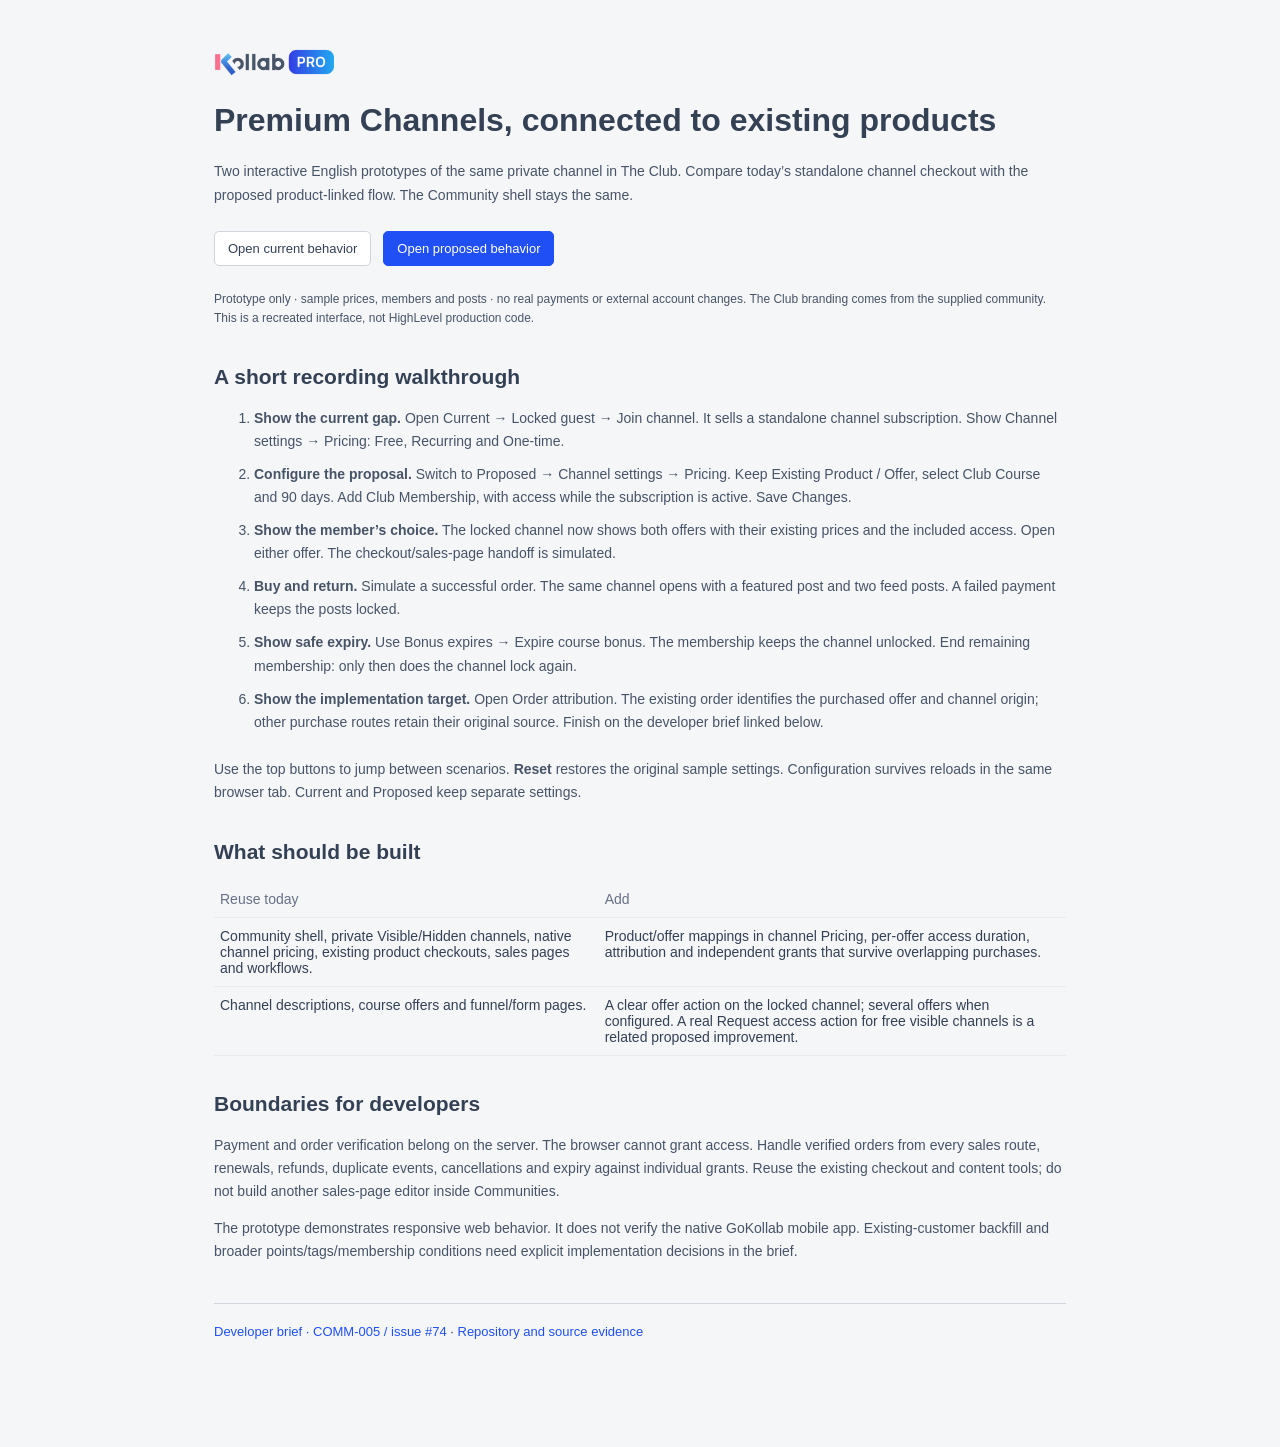
==== mockups/index.html @ 975106e8 "Complete native channel demo flows and developer handoff" ====
<!doctype html>
<html lang="en"><head><meta charset="utf-8"><meta name="viewport" content="width=device-width,initial-scale=1"><title>Premium Channels · Developer demo</title><link rel="stylesheet" href="channel-demo.css"><style>body{background:#f5f6f8}.guide{max-width:900px;margin:48px auto;padding:0 24px 60px}.guide h1{font-size:32px;font-weight:600;line-height:1.2}.guide h2{font-size:21px;margin-top:36px}.guide p,.guide li{line-height:1.65;color:#475467}.guide li{padding-bottom:10px}.guide .choices{display:flex;gap:12px;flex-wrap:wrap;margin:24px 0}.guide table{font-size:14px}.guide footer{margin-top:40px;border-top:1px solid #d0d5dd;padding-top:20px;font-size:13px}</style></head><body><main class="guide"><img src="assets/kollab-pro-logo.webp" width="120" alt="Kollab PRO"><h1>Premium Channels, connected to existing products</h1><p>Two interactive English prototypes of the same private channel in The Club. Compare today’s standalone channel checkout with the proposed product-linked flow. The Community shell stays the same.</p><div class="choices"><a class="secondary" href="COMM-005-current-behavior.html?scenario=locked">Open current behavior</a><a class="primary" href="COMM-005-proposed-product-link.html?scenario=locked">Open proposed behavior</a></div><p class="hint">Prototype only · sample prices, members and posts · no real payments or external account changes. The Club branding comes from the supplied community. This is a recreated interface, not HighLevel production code.</p><h2>A short recording walkthrough</h2><ol><li><strong>Show the current gap.</strong> Open Current → Locked guest → Join channel. It sells a standalone channel subscription. Show Channel settings → Pricing: Free, Recurring and One-time.</li><li><strong>Configure the proposal.</strong> Switch to Proposed → Channel settings → Pricing. Keep Existing Product / Offer, select Club Course and 90 days. Add Club Membership, with access while the subscription is active. Save Changes.</li><li><strong>Show the member’s choice.</strong> The locked channel now shows both offers with their existing prices and the included access. Open either offer. The checkout/sales-page handoff is simulated.</li><li><strong>Buy and return.</strong> Simulate a successful order. The same channel opens with a featured post and two feed posts. A failed payment keeps the posts locked.</li><li><strong>Show safe expiry.</strong> Use Bonus expires → Expire course bonus. The membership keeps the channel unlocked. End remaining membership: only then does the channel lock again.</li><li><strong>Show the implementation target.</strong> Open Order attribution. The existing order identifies the purchased offer and channel origin; other purchase routes retain their original source. Finish on the developer brief linked below.</li></ol><p>Use the top buttons to jump between scenarios. <strong>Reset</strong> restores the original sample settings. Configuration survives reloads in the same browser tab. Current and Proposed keep separate settings.</p><h2>What should be built</h2><table class="summary-table"><thead><tr><th>Reuse today</th><th>Add</th></tr></thead><tbody><tr><td>Community shell, private Visible/Hidden channels, native channel pricing, existing product checkouts, sales pages and workflows.</td><td>Product/offer mappings in channel Pricing, per-offer access duration, attribution and independent grants that survive overlapping purchases.</td></tr><tr><td>Channel descriptions, course offers and funnel/form pages.</td><td>A clear offer action on the locked channel; several offers when configured. A real Request access action for free visible channels is a related proposed improvement.</td></tr></tbody></table><h2>Boundaries for developers</h2><p>Payment and order verification belong on the server. The browser cannot grant access. Handle verified orders from every sales route, renewals, refunds, duplicate events, cancellations and expiry against individual grants. Reuse the existing checkout and content tools; do not build another sales-page editor inside Communities.</p><p>The prototype demonstrates responsive web behavior. It does not verify the native GoKollab mobile app. Existing-customer backfill and broader points/tags/membership conditions need explicit implementation decisions in the brief.</p><footer><a href="https://github.com/IvoDimitrovPro/highlevel-product-feedback/issues/74">Developer brief · COMM-005 / issue #74</a> · <a href="https://github.com/IvoDimitrovPro/highlevel-product-feedback">Repository and source evidence</a></footer></main></body></html>
---- mockups/channel-demo.css ----
:root{font:14px 'Segoe UI',Inter,Arial,sans-serif;color:#344054;background:#f5f6f8;--blue:#2050f5;--line:#e8ebf0;--muted:#667085;--bar:54px;--header:56px;--left:326px}*{box-sizing:border-box}body{margin:0}button,input,select,textarea{font:inherit}button,a,input,select,textarea{touch-action:manipulation}button{cursor:pointer}button:disabled{cursor:default;opacity:.55}a{color:var(--blue);text-decoration:none}a:hover{text-decoration:underline}button:focus-visible,a:focus-visible,input:focus-visible,select:focus-visible,textarea:focus-visible{outline:3px solid #92b4ff;outline-offset:3px}button:hover{filter:brightness(.97)}.demo-bar{position:fixed;inset:0 0 auto;z-index:100;background:#fff;border-bottom:1px solid #cfd7e4;min-height:var(--bar);display:flex;align-items:center;gap:14px;padding:8px 16px}.versions{display:flex;gap:4px;white-space:nowrap}.versions a,.scenarios button,.utility{font-size:12px;border:1px solid #d0d5dd;border-radius:5px;padding:7px 10px;background:white;color:#344054;white-space:nowrap}.versions .active,.scenarios [aria-pressed=true]{color:#fff;background:var(--blue);border-color:var(--blue)}.scenarios{display:flex;gap:5px;overflow:auto}.demo-safe{font-size:11px;color:var(--muted);margin-left:auto;white-space:nowrap}.topbar{position:fixed;top:var(--bar);left:0;right:0;height:var(--header);background:white;border-bottom:1px solid var(--line);display:flex;align-items:center;padding:0 18px;z-index:10}.brand{width:calc(var(--left) - 18px);display:flex;align-items:center;gap:23px}.brand img{width:108px}.brand-mark{color:var(--blue);font-size:24px;font-weight:700}.search{width:510px;margin:auto;height:38px;border:1px solid var(--line);border-radius:6px;display:flex;align-items:center;padding:0 12px;gap:8px;color:var(--muted);font-size:13px}.top-actions{display:flex;gap:22px;align-items:center;margin-left:auto;padding-left:24px}.icon{width:20px;height:20px;vertical-align:middle;fill:none;stroke:currentColor;stroke-width:1.7;stroke-linecap:round;stroke-linejoin:round;flex-shrink:0}.avatar{width:32px;height:32px;display:inline-grid;place-items:center;border-radius:50%;background:#e9eef9;color:#44546d;flex-shrink:0;font-size:12px}.rail{position:fixed;left:0;top:calc(var(--bar) + var(--header));bottom:0;width:52px;background:white;border-right:1px solid var(--line);display:flex;align-items:center;flex-direction:column;gap:25px;padding-top:20px;color:var(--blue)}.rail img{width:27px;height:27px;border-radius:50%}.group{position:fixed;top:calc(var(--bar) + var(--header));left:52px;width:274px;height:56px;display:flex;align-items:center;gap:10px;background:white;padding:0 16px}.group img{width:23px;height:23px;border-radius:50%}.sidebar{position:fixed;left:52px;top:calc(var(--bar) + var(--header) + 56px);bottom:0;width:274px;padding:0 9px;background:white;border-right:1px solid var(--line);overflow:auto}.all-posts,.channel{display:flex;align-items:center;gap:8px;min-height:38px;padding:8px 12px;font-size:13px;border-radius:6px}.all-posts{margin-bottom:23px}.section-label{display:flex;align-items:center;justify-content:space-between;margin:13px 5px;color:var(--muted);font-size:12px}.channel.selected{background:var(--blue);color:white}.channel .icon{width:17px;height:17px}.channel-menu{margin-left:auto;border:0;background:transparent;color:inherit;padding:0;width:22px;height:24px}.page{margin-left:var(--left);padding-top:calc(var(--bar) + var(--header));min-height:100vh}.tabs{height:54px;background:white;display:flex;justify-content:center;gap:2px;border-bottom:1px solid var(--line)}.tabs span{padding:17px 13px;white-space:nowrap;font-size:13px}.tabs .on{color:var(--blue);border-bottom:2px solid var(--blue)}.new{font-size:10px;color:#fff;background:#3473f6;border-radius:12px;padding:3px 6px}.workspace{max-width:1040px;display:grid;grid-template-columns:minmax(0,700px) 318px;gap:16px;margin:16px auto;padding:0 4px;align-items:start}.panel,.guest,.composer,.featured,.feed-post{background:white;border:1px solid var(--line);border-radius:7px}.guest{padding:20px}.guest-title{font-size:18px;font-weight:600;display:flex;align-items:center;gap:8px;margin:0 0 14px}.description{color:var(--muted);line-height:1.55;font-size:14px;margin-bottom:18px}.guest-meta{font-size:12px;color:var(--muted);padding:12px 0;border-top:1px solid var(--line)}.admin-line{display:flex;align-items:center;gap:9px;font-size:12px;color:var(--muted);margin:5px 0 18px}.admin-line .avatar{width:25px;height:25px}.primary,.secondary,.link-button,.danger{border-radius:5px;padding:9px 13px;font-size:13px;font-weight:500;display:inline-flex;align-items:center;justify-content:center;gap:6px}.primary{color:white;background:var(--blue);border:1px solid var(--blue)}.secondary{background:white;border:1px solid #d0d5dd;color:#344054}.link-button{color:var(--blue);border:0;background:transparent;padding:2px}.danger{color:#b42318;background:white;border:1px solid #fda29b}.offer-row{border:1px solid #dce2ed;border-radius:6px;padding:13px;margin:10px 0;display:flex;align-items:center;gap:12px}.offer-row .offer-info{flex:1}.offer-row strong{display:block;font-size:14px;font-weight:500}.offer-row small{display:block;margin-top:4px;color:var(--muted);font-size:12px}.cover{position:relative;height:184px;background:url('assets/club-cover.webp') center/cover}.private-pill{position:absolute;right:10px;bottom:12px;color:#087f5b;background:white;border-radius:15px;padding:4px 7px;font-size:11px}.community-logo{width:64px;height:64px;border:4px solid #fff;border-radius:50%;margin:-32px 0 0 12px;position:relative;background:#fff}.community-body{padding:0 15px}.community-body h2{font-size:18px;margin:4px 0 8px;font-weight:500}.community-body p{font-size:13px;color:var(--muted);margin:0 0 18px}.community-body .primary{width:100%}.community-links{display:grid;gap:10px;font-size:12px;color:var(--blue);padding:18px 0}.stats{border-top:1px solid var(--line);display:grid;grid-template-columns:repeat(3,1fr);text-align:center;padding:14px 0}.stats strong{font-size:15px;font-weight:500;display:block}.stats small{font-size:12px;color:var(--muted);display:block;margin-top:5px}.widget{padding:16px;margin-top:16px;font-size:13px}.widget p{color:var(--muted);font-size:12px;line-height:1.5}.widget .primary{width:100%}.composer{display:flex;align-items:center;gap:12px;padding:12px 15px;margin-bottom:32px}.composer span:nth-child(2){flex:1;color:var(--muted)}.featured{padding:16px}.featured h2{font-size:23px;font-weight:400;margin:0 0 20px}.featured-card{max-width:394px;border:1px solid var(--line);border-radius:5px;padding:16px}.person{display:flex;gap:10px;align-items:center;font-size:13px}.person small{display:block;color:var(--muted);font-size:12px;margin-top:5px}.person time{margin-left:auto;font-size:11px;color:var(--muted)}.post-title{font-size:20px;font-weight:400;line-height:1.3;margin:22px 0 10px}.post-copy{line-height:1.6;font-size:14px;color:#475467}.schedule{margin-top:20px;background:#f2f5fc;border:1px solid #e1e7f4;border-radius:5px;padding:28px 20px;min-height:180px}.schedule h3{font-size:23px;font-weight:500;margin:0 0 15px}.post-actions{border-top:1px solid var(--line);display:flex;justify-content:space-around;margin-top:16px;padding-top:12px;font-size:12px;color:var(--muted)}.sort{display:flex;justify-content:flex-end;margin:32px 0 16px}.sort span{background:white;border:1px solid var(--line);border-radius:18px;padding:7px 17px;font-size:12px}.feed-post{padding:16px;margin-bottom:16px}.replay{height:270px;background:#746047;display:grid;place-items:center;border:5px solid #171717;border-radius:7px;color:white;margin-top:14px}.replay .play{border-radius:50%;background:#fff;color:#344054;padding:16px;display:flex}.status-banner{padding:13px 16px;border:1px solid #a9d8c4;background:#f1faf5;border-radius:6px;margin-bottom:16px;font-size:13px;line-height:1.5}.status-banner.warning{background:#fff8eb;border-color:#ebcf91}.status-banner strong{display:block}.status-banner .actions{margin-top:9px}.overlay{position:fixed;inset:var(--bar) 0 0;background:#101828a8;display:flex;align-items:center;justify-content:center;padding:20px;z-index:50}.modal{width:min(480px,100%);max-height:calc(100dvh - var(--bar) - 40px);overflow:auto;background:white;border-radius:8px;padding:20px 16px;box-shadow:0 16px 45px #10182833}.modal.wide{width:min(620px,100%)}.modal-header{display:flex;gap:10px;align-items:flex-start;margin-bottom:18px}.modal-header h2{font-size:16px;font-weight:500;margin:0 0 4px}.modal-header p{font-size:12px;color:var(--muted);margin:0}.close{margin-left:auto;border:0;background:transparent;color:#475467;font-size:23px;line-height:1;padding:0 4px}.settings-tabs{display:flex;border-bottom:1px solid var(--line);gap:18px;margin-bottom:20px}.settings-tabs button{padding:9px 4px;background:transparent;border:0;color:var(--muted);font-size:13px}.settings-tabs .on{color:var(--blue);border-bottom:2px solid var(--blue)}.detail-head{display:flex;justify-content:space-between;align-items:center;margin:16px 0}.detail{margin-bottom:20px}.detail label,.field>label{display:block;font-size:13px;color:#475467;margin-bottom:8px}.detail p{font-size:13px;line-height:1.5;margin:0}.divider{border:0;border-top:1px solid var(--line);margin:22px 0}.field{margin:15px 0}.field input:not([type=checkbox]):not([type=radio]),.field select,.field textarea{width:100%;padding:9px 11px;border:1px solid #d0d5dd;border-radius:5px;background:white;color:#344054;font-size:13px}.field textarea{min-height:90px;resize:vertical}.hint{font-size:12px;color:var(--muted);line-height:1.5;margin:8px 0}.footer{display:flex;gap:8px;justify-content:flex-end;border-top:1px solid var(--line);padding-top:14px;margin-top:22px}.radio-row{display:flex;gap:18px;flex-wrap:wrap;font-size:13px;margin:15px 0}.radio-row label{display:flex;gap:6px;align-items:center}.mapping{padding:12px;border:1px solid #dce2ed;border-radius:6px;margin:12px 0}.mapping-head{display:flex;justify-content:space-between;align-items:center;font-size:13px}.mapping .field{margin:10px 0}.split{display:grid;grid-template-columns:1fr 100px;gap:10px}.error{color:#b42318;font-size:13px}.summary-table{width:100%;border-collapse:collapse;font-size:12px}.summary-table td,.summary-table th{text-align:left;padding:10px 6px;border-bottom:1px solid var(--line);vertical-align:top}.summary-table th{font-weight:500;color:var(--muted)}.toast{position:fixed;bottom:22px;left:50%;transform:translateX(-50%);background:#243449;color:white;padding:12px 18px;border-radius:6px;z-index:120;font-size:13px;box-shadow:0 5px 20px #10182833}.mobile-menu{display:none}.muted{color:var(--muted)}[hidden]{display:none!important}::selection{background:#dbe6ff;color:#153b96}
@media(max-width:1400px){.workspace{margin:16px 20px}.demo-safe{display:none}.demo-bar{gap:8px}.scenarios button{padding:7px 8px}.brand{width:260px}.search{width:410px}}
@media(max-width:1120px){:root{--left:280px}.sidebar,.group{width:228px}.workspace{grid-template-columns:minmax(0,1fr);max-width:700px}.right-column{display:none}.top-actions{gap:12px}.tabs span{padding:17px 8px}.brand{width:235px}.search{width:360px}.demo-bar{flex-wrap:wrap;align-content:center;gap:6px;--bar:90px}body{--bar:90px}.scenarios{order:3;flex-basis:100%}.demo-bar .utility{margin-left:auto}}
@media(max-width:700px){body{--left:0px;--header:52px}.rail,.group,.sidebar{display:none}.sidebar.mobile-open{display:block;top:calc(var(--bar) + var(--header));left:0;width:270px;z-index:30;box-shadow:8px 10px 30px #10182826;padding-top:15px}.brand{width:auto;gap:10px}.brand-mark{display:none}.brand img{width:90px}.topbar{padding:0 12px;gap:10px}.mobile-menu{display:inline-flex;background:white;border:0;padding:6px}.search{width:auto;flex:1;font-size:11px;overflow:hidden;white-space:nowrap}.top-actions{padding:0;gap:8px}.top-actions>.icon{display:none}.tabs{justify-content:flex-start;overflow:auto}.tabs span{padding:17px 11px}.workspace{margin:12px 10px;padding:0}.demo-bar{padding:7px 10px}.demo-bar .utility{font-size:11px;padding:7px}.versions a{font-size:11px;padding:7px 9px}.composer{font-size:12px;margin-bottom:16px;padding:10px;gap:7px}.composer .primary{font-size:11px;padding:8px}.featured h2{font-size:20px}.post-title{font-size:18px}.offer-row{flex-wrap:wrap}.offer-row .primary{margin-left:0}.offer-info{min-width:150px}.modal{padding:17px 14px}.overlay{padding:12px}.modal.wide{max-width:100%}.summary-table{font-size:11px}.scenario-extra{display:none}}
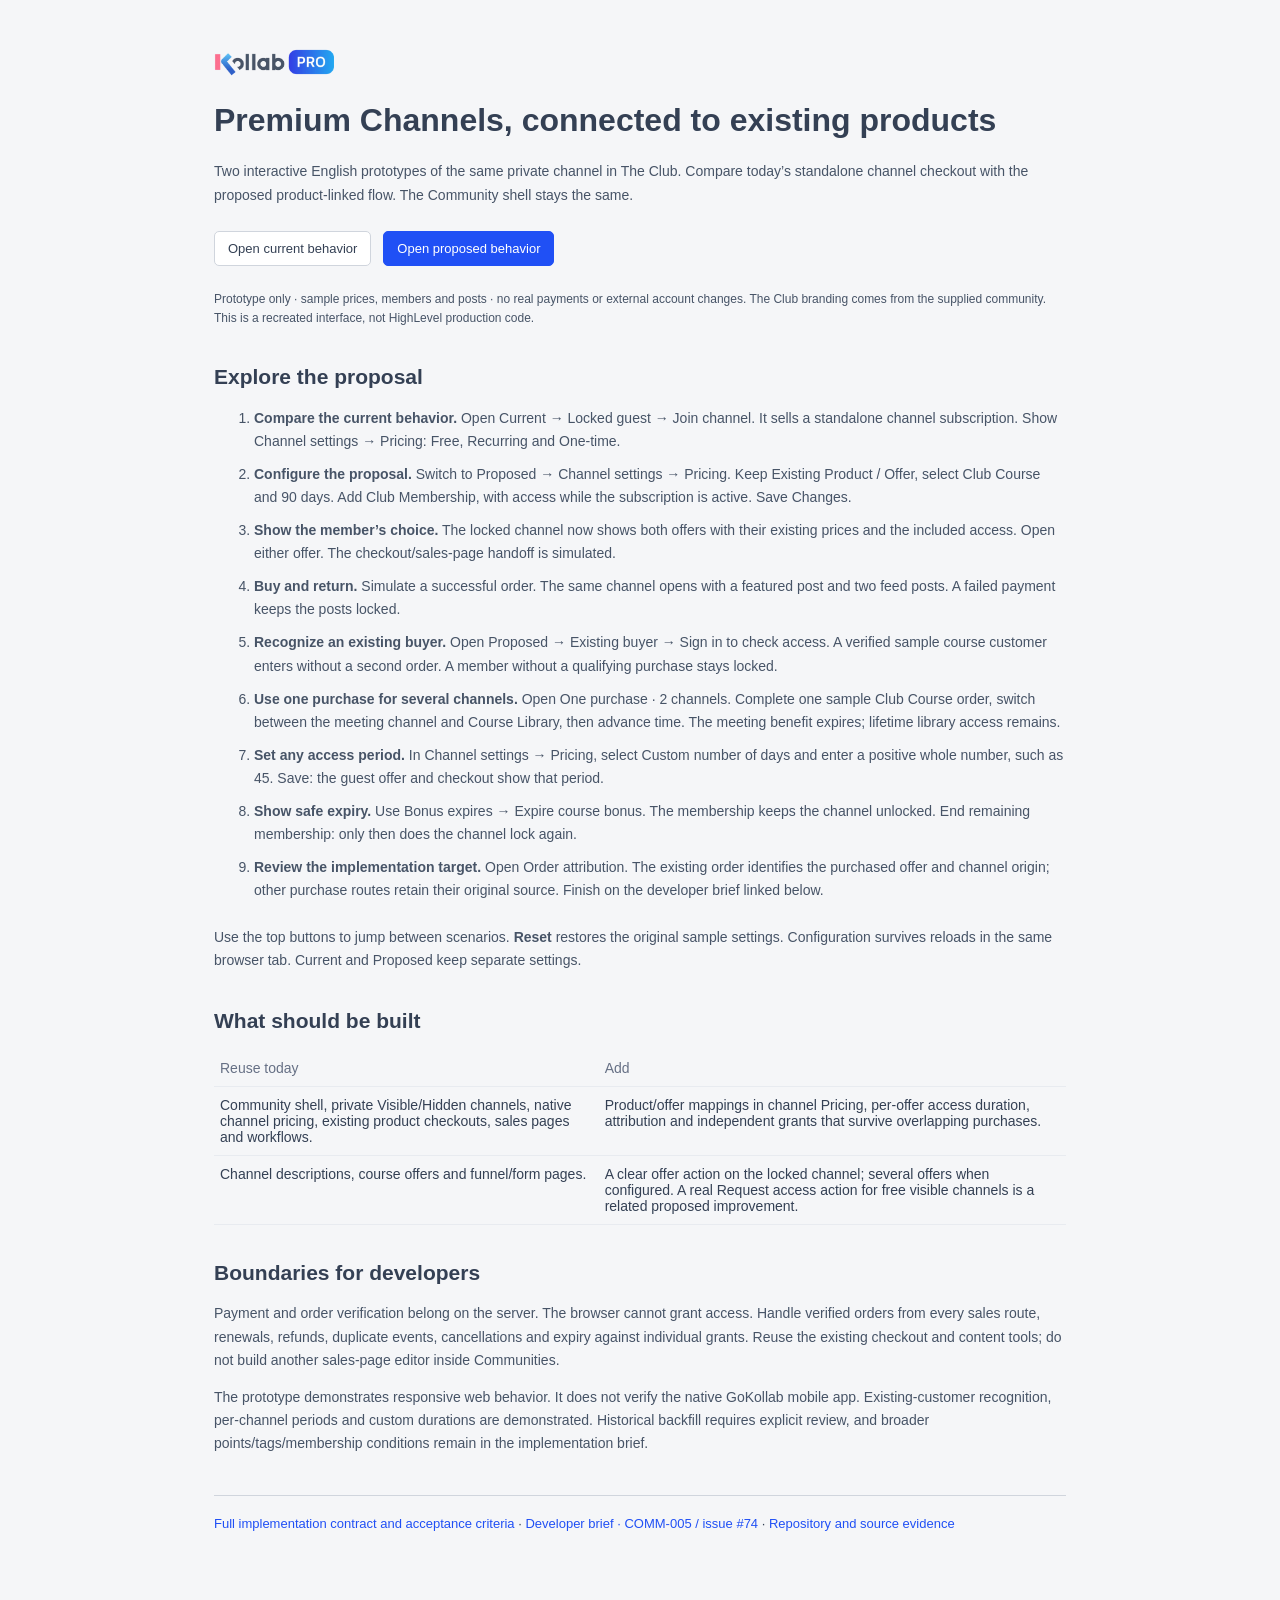
==== commit bf5e6dd5: "Complete existing-buyer and multi-channel access scenarios" ====
--- a/mockups/index.html
+++ b/mockups/index.html
@@ -1,2 +1,2 @@
 <!doctype html>
-<html lang="en"><head><meta charset="utf-8"><meta name="viewport" content="width=device-width,initial-scale=1"><title>Premium Channels · Developer demo</title><link rel="stylesheet" href="channel-demo.css"><style>body{background:#f5f6f8}.guide{max-width:900px;margin:48px auto;padding:0 24px 60px}.guide h1{font-size:32px;font-weight:600;line-height:1.2}.guide h2{font-size:21px;margin-top:36px}.guide p,.guide li{line-height:1.65;color:#475467}.guide li{padding-bottom:10px}.guide .choices{display:flex;gap:12px;flex-wrap:wrap;margin:24px 0}.guide table{font-size:14px}.guide footer{margin-top:40px;border-top:1px solid #d0d5dd;padding-top:20px;font-size:13px}</style></head><body><main class="guide"><img src="assets/kollab-pro-logo.webp" width="120" alt="Kollab PRO"><h1>Premium Channels, connected to existing products</h1><p>Two interactive English prototypes of the same private channel in The Club. Compare today’s standalone channel checkout with the proposed product-linked flow. The Community shell stays the same.</p><div class="choices"><a class="secondary" href="COMM-005-current-behavior.html?scenario=locked">Open current behavior</a><a class="primary" href="COMM-005-proposed-product-link.html?scenario=locked">Open proposed behavior</a></div><p class="hint">Prototype only · sample prices, members and posts · no real payments or external account changes. The Club branding comes from the supplied community. This is a recreated interface, not HighLevel production code.</p><h2>A short recording walkthrough</h2><ol><li><strong>Show the current gap.</strong> Open Current → Locked guest → Join channel. It sells a standalone channel subscription. Show Channel settings → Pricing: Free, Recurring and One-time.</li><li><strong>Configure the proposal.</strong> Switch to Proposed → Channel settings → Pricing. Keep Existing Product / Offer, select Club Course and 90 days. Add Club Membership, with access while the subscription is active. Save Changes.</li><li><strong>Show the member’s choice.</strong> The locked channel now shows both offers with their existing prices and the included access. Open either offer. The checkout/sales-page handoff is simulated.</li><li><strong>Buy and return.</strong> Simulate a successful order. The same channel opens with a featured post and two feed posts. A failed payment keeps the posts locked.</li><li><strong>Show safe expiry.</strong> Use Bonus expires → Expire course bonus. The membership keeps the channel unlocked. End remaining membership: only then does the channel lock again.</li><li><strong>Show the implementation target.</strong> Open Order attribution. The existing order identifies the purchased offer and channel origin; other purchase routes retain their original source. Finish on the developer brief linked below.</li></ol><p>Use the top buttons to jump between scenarios. <strong>Reset</strong> restores the original sample settings. Configuration survives reloads in the same browser tab. Current and Proposed keep separate settings.</p><h2>What should be built</h2><table class="summary-table"><thead><tr><th>Reuse today</th><th>Add</th></tr></thead><tbody><tr><td>Community shell, private Visible/Hidden channels, native channel pricing, existing product checkouts, sales pages and workflows.</td><td>Product/offer mappings in channel Pricing, per-offer access duration, attribution and independent grants that survive overlapping purchases.</td></tr><tr><td>Channel descriptions, course offers and funnel/form pages.</td><td>A clear offer action on the locked channel; several offers when configured. A real Request access action for free visible channels is a related proposed improvement.</td></tr></tbody></table><h2>Boundaries for developers</h2><p>Payment and order verification belong on the server. The browser cannot grant access. Handle verified orders from every sales route, renewals, refunds, duplicate events, cancellations and expiry against individual grants. Reuse the existing checkout and content tools; do not build another sales-page editor inside Communities.</p><p>The prototype demonstrates responsive web behavior. It does not verify the native GoKollab mobile app. Existing-customer backfill and broader points/tags/membership conditions need explicit implementation decisions in the brief.</p><footer><a href="https://github.com/IvoDimitrovPro/highlevel-product-feedback/issues/74">Developer brief · COMM-005 / issue #74</a> · <a href="https://github.com/IvoDimitrovPro/highlevel-product-feedback">Repository and source evidence</a></footer></main></body></html>
+<html lang="en"><head><meta charset="utf-8"><meta name="viewport" content="width=device-width,initial-scale=1"><title>Premium Channels · Developer demo</title><link rel="stylesheet" href="channel-demo.css"><style>body{background:#f5f6f8}.guide{max-width:900px;margin:48px auto;padding:0 24px 60px}.guide h1{font-size:32px;font-weight:600;line-height:1.2}.guide h2{font-size:21px;margin-top:36px}.guide p,.guide li{line-height:1.65;color:#475467}.guide li{padding-bottom:10px}.guide .choices{display:flex;gap:12px;flex-wrap:wrap;margin:24px 0}.guide table{font-size:14px}.guide footer{margin-top:40px;border-top:1px solid #d0d5dd;padding-top:20px;font-size:13px}</style></head><body><main class="guide"><img src="assets/kollab-pro-logo.webp" width="120" alt="Kollab PRO"><h1>Premium Channels, connected to existing products</h1><p>Two interactive English prototypes of the same private channel in The Club. Compare today’s standalone channel checkout with the proposed product-linked flow. The Community shell stays the same.</p><div class="choices"><a class="secondary" href="COMM-005-current-behavior.html?scenario=locked">Open current behavior</a><a class="primary" href="COMM-005-proposed-product-link.html?scenario=locked">Open proposed behavior</a></div><p class="hint">Prototype only · sample prices, members and posts · no real payments or external account changes. The Club branding comes from the supplied community. This is a recreated interface, not HighLevel production code.</p><h2>Explore the proposal</h2><ol><li><strong>Compare the current behavior.</strong> Open Current → Locked guest → Join channel. It sells a standalone channel subscription. Show Channel settings → Pricing: Free, Recurring and One-time.</li><li><strong>Configure the proposal.</strong> Switch to Proposed → Channel settings → Pricing. Keep Existing Product / Offer, select Club Course and 90 days. Add Club Membership, with access while the subscription is active. Save Changes.</li><li><strong>Show the member’s choice.</strong> The locked channel now shows both offers with their existing prices and the included access. Open either offer. The checkout/sales-page handoff is simulated.</li><li><strong>Buy and return.</strong> Simulate a successful order. The same channel opens with a featured post and two feed posts. A failed payment keeps the posts locked.</li><li><strong>Recognize an existing buyer.</strong> Open Proposed → Existing buyer → Sign in to check access. A verified sample course customer enters without a second order. A member without a qualifying purchase stays locked.</li><li><strong>Use one purchase for several channels.</strong> Open One purchase · 2 channels. Complete one sample Club Course order, switch between the meeting channel and Course Library, then advance time. The meeting benefit expires; lifetime library access remains.</li><li><strong>Set any access period.</strong> In Channel settings → Pricing, select Custom number of days and enter a positive whole number, such as 45. Save: the guest offer and checkout show that period.</li><li><strong>Show safe expiry.</strong> Use Bonus expires → Expire course bonus. The membership keeps the channel unlocked. End remaining membership: only then does the channel lock again.</li><li><strong>Review the implementation target.</strong> Open Order attribution. The existing order identifies the purchased offer and channel origin; other purchase routes retain their original source. Finish on the developer brief linked below.</li></ol><p>Use the top buttons to jump between scenarios. <strong>Reset</strong> restores the original sample settings. Configuration survives reloads in the same browser tab. Current and Proposed keep separate settings.</p><h2>What should be built</h2><table class="summary-table"><thead><tr><th>Reuse today</th><th>Add</th></tr></thead><tbody><tr><td>Community shell, private Visible/Hidden channels, native channel pricing, existing product checkouts, sales pages and workflows.</td><td>Product/offer mappings in channel Pricing, per-offer access duration, attribution and independent grants that survive overlapping purchases.</td></tr><tr><td>Channel descriptions, course offers and funnel/form pages.</td><td>A clear offer action on the locked channel; several offers when configured. A real Request access action for free visible channels is a related proposed improvement.</td></tr></tbody></table><h2>Boundaries for developers</h2><p>Payment and order verification belong on the server. The browser cannot grant access. Handle verified orders from every sales route, renewals, refunds, duplicate events, cancellations and expiry against individual grants. Reuse the existing checkout and content tools; do not build another sales-page editor inside Communities.</p><p>The prototype demonstrates responsive web behavior. It does not verify the native GoKollab mobile app. Existing-customer recognition, per-channel periods and custom durations are demonstrated. Historical backfill requires explicit review, and broader points/tags/membership conditions remain in the implementation brief.</p><footer><a href="https://github.com/IvoDimitrovPro/highlevel-product-feedback/blob/main/mockups/developer-notes.md">Full implementation contract and acceptance criteria</a> · <a href="https://github.com/IvoDimitrovPro/highlevel-product-feedback/issues/74">Developer brief · COMM-005 / issue #74</a> · <a href="https://github.com/IvoDimitrovPro/highlevel-product-feedback">Repository and source evidence</a></footer></main></body></html>
--- a/mockups/channel-demo.css
+++ b/mockups/channel-demo.css
@@ -2,3 +2,7 @@
 @media(max-width:1400px){.workspace{margin:16px 20px}.demo-safe{display:none}.demo-bar{gap:8px}.scenarios button{padding:7px 8px}.brand{width:260px}.search{width:410px}}
 @media(max-width:1120px){:root{--left:280px}.sidebar,.group{width:228px}.workspace{grid-template-columns:minmax(0,1fr);max-width:700px}.right-column{display:none}.top-actions{gap:12px}.tabs span{padding:17px 8px}.brand{width:235px}.search{width:360px}.demo-bar{flex-wrap:wrap;align-content:center;gap:6px;--bar:90px}body{--bar:90px}.scenarios{order:3;flex-basis:100%}.demo-bar .utility{margin-left:auto}}
 @media(max-width:700px){body{--left:0px;--header:52px}.rail,.group,.sidebar{display:none}.sidebar.mobile-open{display:block;top:calc(var(--bar) + var(--header));left:0;width:270px;z-index:30;box-shadow:8px 10px 30px #10182826;padding-top:15px}.brand{width:auto;gap:10px}.brand-mark{display:none}.brand img{width:90px}.topbar{padding:0 12px;gap:10px}.mobile-menu{display:inline-flex;background:white;border:0;padding:6px}.search{width:auto;flex:1;font-size:11px;overflow:hidden;white-space:nowrap}.top-actions{padding:0;gap:8px}.top-actions>.icon{display:none}.tabs{justify-content:flex-start;overflow:auto}.tabs span{padding:17px 11px}.workspace{margin:12px 10px;padding:0}.demo-bar{padding:7px 10px}.demo-bar .utility{font-size:11px;padding:7px}.versions a{font-size:11px;padding:7px 9px}.composer{font-size:12px;margin-bottom:16px;padding:10px;gap:7px}.composer .primary{font-size:11px;padding:8px}.featured h2{font-size:20px}.post-title{font-size:18px}.offer-row{flex-wrap:wrap}.offer-row .primary{margin-left:0}.offer-info{min-width:150px}.modal{padding:17px 14px}.overlay{padding:12px}.modal.wide{max-width:100%}.summary-table{font-size:11px}.scenario-extra{display:none}}
+
+body[data-variant="proposed"]{--bar:90px}body[data-variant="proposed"] .demo-bar{flex-wrap:wrap;align-content:center;gap:6px 12px}body[data-variant="proposed"] .scenarios{order:3;flex-basis:100%}.bundle-library{width:100%;border:0;background:white;text-align:left}.bundle-library.selected{background:var(--blue);color:white}.bundle-summary{margin-bottom:16px}.bundle-summary .actions{margin-top:14px}.bundle-summary .summary-table td{vertical-align:middle}
+
+.footer{flex-wrap:wrap}
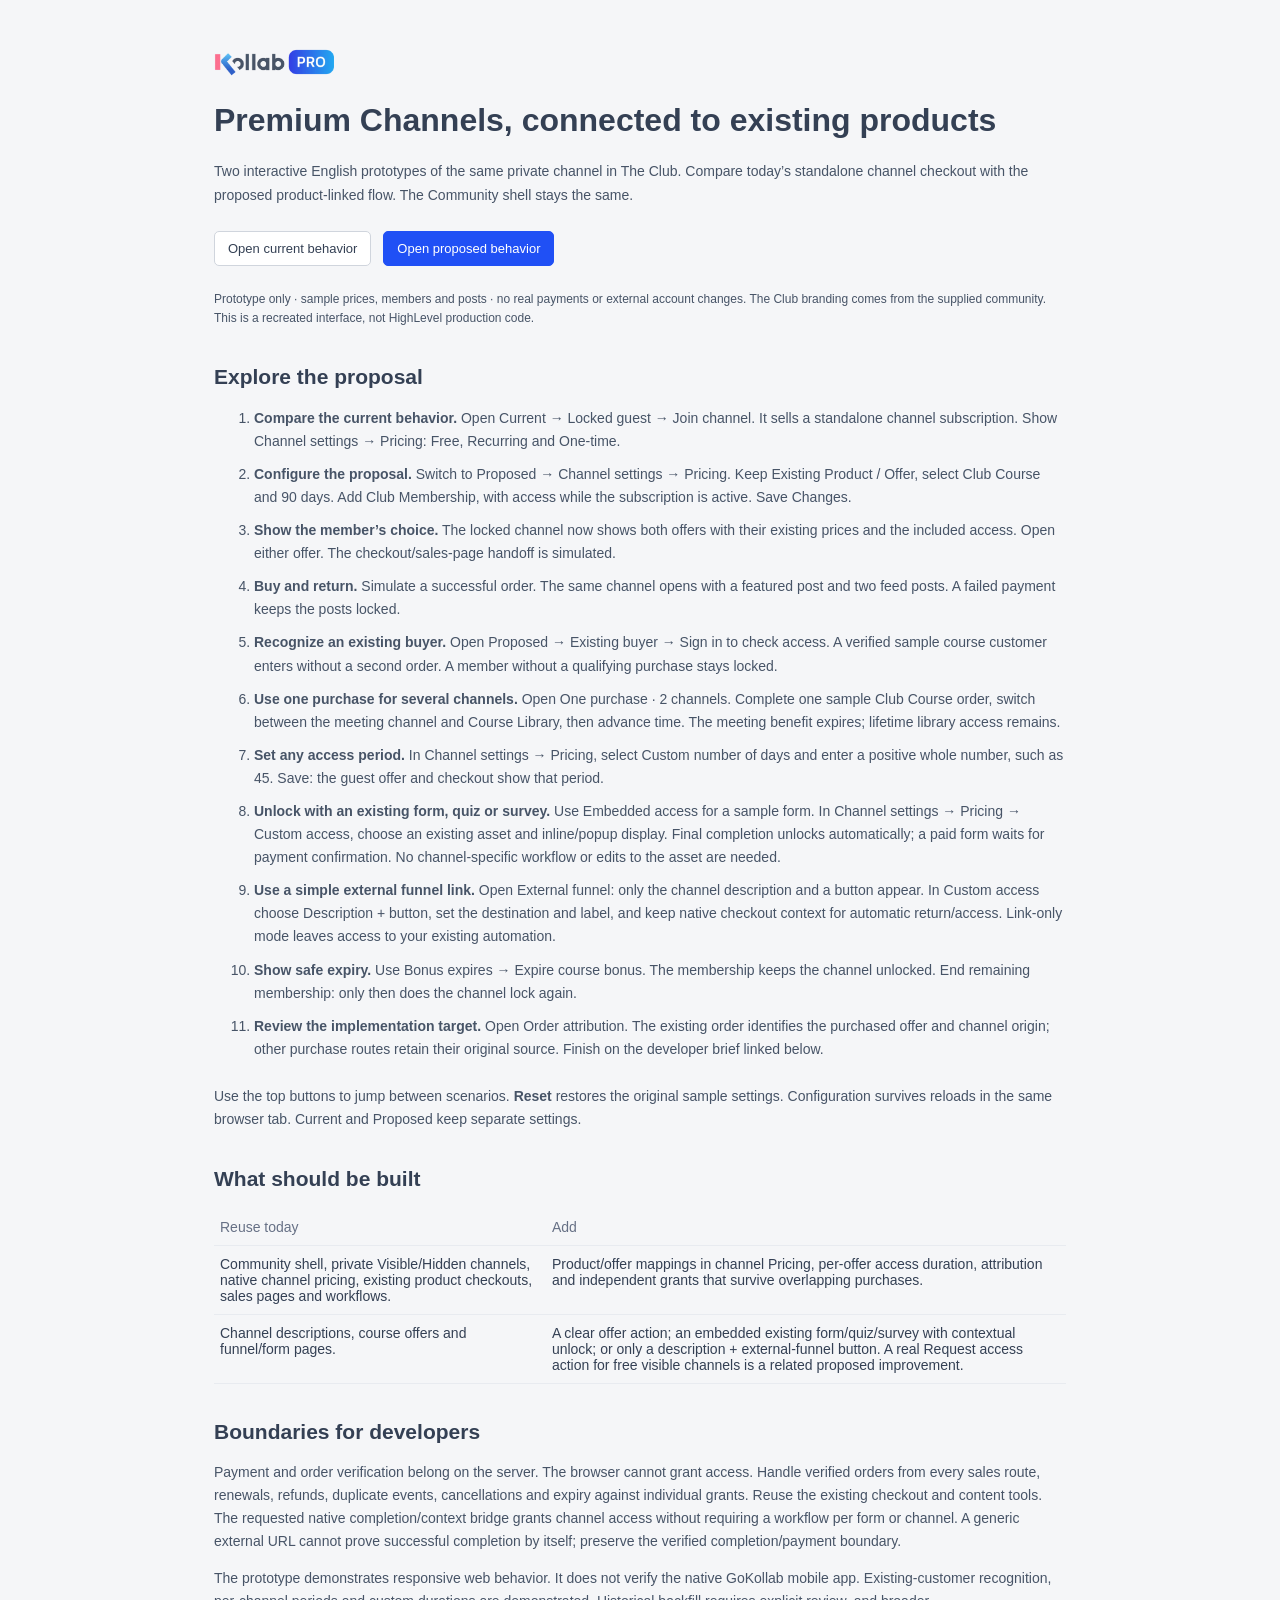
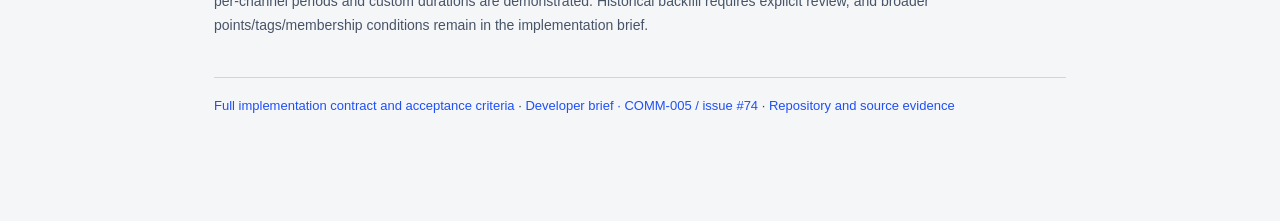
==== commit cb619076: "Add contextual form unlock and standalone external funnel access" ====
--- a/mockups/index.html
+++ b/mockups/index.html
@@ -1,2 +1,2 @@
 <!doctype html>
-<html lang="en"><head><meta charset="utf-8"><meta name="viewport" content="width=device-width,initial-scale=1"><title>Premium Channels · Developer demo</title><link rel="stylesheet" href="channel-demo.css"><style>body{background:#f5f6f8}.guide{max-width:900px;margin:48px auto;padding:0 24px 60px}.guide h1{font-size:32px;font-weight:600;line-height:1.2}.guide h2{font-size:21px;margin-top:36px}.guide p,.guide li{line-height:1.65;color:#475467}.guide li{padding-bottom:10px}.guide .choices{display:flex;gap:12px;flex-wrap:wrap;margin:24px 0}.guide table{font-size:14px}.guide footer{margin-top:40px;border-top:1px solid #d0d5dd;padding-top:20px;font-size:13px}</style></head><body><main class="guide"><img src="assets/kollab-pro-logo.webp" width="120" alt="Kollab PRO"><h1>Premium Channels, connected to existing products</h1><p>Two interactive English prototypes of the same private channel in The Club. Compare today’s standalone channel checkout with the proposed product-linked flow. The Community shell stays the same.</p><div class="choices"><a class="secondary" href="COMM-005-current-behavior.html?scenario=locked">Open current behavior</a><a class="primary" href="COMM-005-proposed-product-link.html?scenario=locked">Open proposed behavior</a></div><p class="hint">Prototype only · sample prices, members and posts · no real payments or external account changes. The Club branding comes from the supplied community. This is a recreated interface, not HighLevel production code.</p><h2>Explore the proposal</h2><ol><li><strong>Compare the current behavior.</strong> Open Current → Locked guest → Join channel. It sells a standalone channel subscription. Show Channel settings → Pricing: Free, Recurring and One-time.</li><li><strong>Configure the proposal.</strong> Switch to Proposed → Channel settings → Pricing. Keep Existing Product / Offer, select Club Course and 90 days. Add Club Membership, with access while the subscription is active. Save Changes.</li><li><strong>Show the member’s choice.</strong> The locked channel now shows both offers with their existing prices and the included access. Open either offer. The checkout/sales-page handoff is simulated.</li><li><strong>Buy and return.</strong> Simulate a successful order. The same channel opens with a featured post and two feed posts. A failed payment keeps the posts locked.</li><li><strong>Recognize an existing buyer.</strong> Open Proposed → Existing buyer → Sign in to check access. A verified sample course customer enters without a second order. A member without a qualifying purchase stays locked.</li><li><strong>Use one purchase for several channels.</strong> Open One purchase · 2 channels. Complete one sample Club Course order, switch between the meeting channel and Course Library, then advance time. The meeting benefit expires; lifetime library access remains.</li><li><strong>Set any access period.</strong> In Channel settings → Pricing, select Custom number of days and enter a positive whole number, such as 45. Save: the guest offer and checkout show that period.</li><li><strong>Show safe expiry.</strong> Use Bonus expires → Expire course bonus. The membership keeps the channel unlocked. End remaining membership: only then does the channel lock again.</li><li><strong>Review the implementation target.</strong> Open Order attribution. The existing order identifies the purchased offer and channel origin; other purchase routes retain their original source. Finish on the developer brief linked below.</li></ol><p>Use the top buttons to jump between scenarios. <strong>Reset</strong> restores the original sample settings. Configuration survives reloads in the same browser tab. Current and Proposed keep separate settings.</p><h2>What should be built</h2><table class="summary-table"><thead><tr><th>Reuse today</th><th>Add</th></tr></thead><tbody><tr><td>Community shell, private Visible/Hidden channels, native channel pricing, existing product checkouts, sales pages and workflows.</td><td>Product/offer mappings in channel Pricing, per-offer access duration, attribution and independent grants that survive overlapping purchases.</td></tr><tr><td>Channel descriptions, course offers and funnel/form pages.</td><td>A clear offer action on the locked channel; several offers when configured. A real Request access action for free visible channels is a related proposed improvement.</td></tr></tbody></table><h2>Boundaries for developers</h2><p>Payment and order verification belong on the server. The browser cannot grant access. Handle verified orders from every sales route, renewals, refunds, duplicate events, cancellations and expiry against individual grants. Reuse the existing checkout and content tools; do not build another sales-page editor inside Communities.</p><p>The prototype demonstrates responsive web behavior. It does not verify the native GoKollab mobile app. Existing-customer recognition, per-channel periods and custom durations are demonstrated. Historical backfill requires explicit review, and broader points/tags/membership conditions remain in the implementation brief.</p><footer><a href="https://github.com/IvoDimitrovPro/highlevel-product-feedback/blob/main/mockups/developer-notes.md">Full implementation contract and acceptance criteria</a> · <a href="https://github.com/IvoDimitrovPro/highlevel-product-feedback/issues/74">Developer brief · COMM-005 / issue #74</a> · <a href="https://github.com/IvoDimitrovPro/highlevel-product-feedback">Repository and source evidence</a></footer></main></body></html>
+<html lang="en"><head><meta charset="utf-8"><meta name="viewport" content="width=device-width,initial-scale=1"><title>Premium Channels · Developer demo</title><link rel="stylesheet" href="channel-demo.css"><style>body{background:#f5f6f8}.guide{max-width:900px;margin:48px auto;padding:0 24px 60px}.guide h1{font-size:32px;font-weight:600;line-height:1.2}.guide h2{font-size:21px;margin-top:36px}.guide p,.guide li{line-height:1.65;color:#475467}.guide li{padding-bottom:10px}.guide .choices{display:flex;gap:12px;flex-wrap:wrap;margin:24px 0}.guide table{font-size:14px}.guide footer{margin-top:40px;border-top:1px solid #d0d5dd;padding-top:20px;font-size:13px}</style></head><body><main class="guide"><img src="assets/kollab-pro-logo.webp" width="120" alt="Kollab PRO"><h1>Premium Channels, connected to existing products</h1><p>Two interactive English prototypes of the same private channel in The Club. Compare today’s standalone channel checkout with the proposed product-linked flow. The Community shell stays the same.</p><div class="choices"><a class="secondary" href="COMM-005-current-behavior.html?scenario=locked">Open current behavior</a><a class="primary" href="COMM-005-proposed-product-link.html?scenario=locked">Open proposed behavior</a></div><p class="hint">Prototype only · sample prices, members and posts · no real payments or external account changes. The Club branding comes from the supplied community. This is a recreated interface, not HighLevel production code.</p><h2>Explore the proposal</h2><ol><li><strong>Compare the current behavior.</strong> Open Current → Locked guest → Join channel. It sells a standalone channel subscription. Show Channel settings → Pricing: Free, Recurring and One-time.</li><li><strong>Configure the proposal.</strong> Switch to Proposed → Channel settings → Pricing. Keep Existing Product / Offer, select Club Course and 90 days. Add Club Membership, with access while the subscription is active. Save Changes.</li><li><strong>Show the member’s choice.</strong> The locked channel now shows both offers with their existing prices and the included access. Open either offer. The checkout/sales-page handoff is simulated.</li><li><strong>Buy and return.</strong> Simulate a successful order. The same channel opens with a featured post and two feed posts. A failed payment keeps the posts locked.</li><li><strong>Recognize an existing buyer.</strong> Open Proposed → Existing buyer → Sign in to check access. A verified sample course customer enters without a second order. A member without a qualifying purchase stays locked.</li><li><strong>Use one purchase for several channels.</strong> Open One purchase · 2 channels. Complete one sample Club Course order, switch between the meeting channel and Course Library, then advance time. The meeting benefit expires; lifetime library access remains.</li><li><strong>Set any access period.</strong> In Channel settings → Pricing, select Custom number of days and enter a positive whole number, such as 45. Save: the guest offer and checkout show that period.</li><li><strong>Unlock with an existing form, quiz or survey.</strong> Use Embedded access for a sample form. In Channel settings → Pricing → Custom access, choose an existing asset and inline/popup display. Final completion unlocks automatically; a paid form waits for payment confirmation. No channel-specific workflow or edits to the asset are needed.</li><li><strong>Use a simple external funnel link.</strong> Open External funnel: only the channel description and a button appear. In Custom access choose Description + button, set the destination and label, and keep native checkout context for automatic return/access. Link-only mode leaves access to your existing automation.</li><li><strong>Show safe expiry.</strong> Use Bonus expires → Expire course bonus. The membership keeps the channel unlocked. End remaining membership: only then does the channel lock again.</li><li><strong>Review the implementation target.</strong> Open Order attribution. The existing order identifies the purchased offer and channel origin; other purchase routes retain their original source. Finish on the developer brief linked below.</li></ol><p>Use the top buttons to jump between scenarios. <strong>Reset</strong> restores the original sample settings. Configuration survives reloads in the same browser tab. Current and Proposed keep separate settings.</p><h2>What should be built</h2><table class="summary-table"><thead><tr><th>Reuse today</th><th>Add</th></tr></thead><tbody><tr><td>Community shell, private Visible/Hidden channels, native channel pricing, existing product checkouts, sales pages and workflows.</td><td>Product/offer mappings in channel Pricing, per-offer access duration, attribution and independent grants that survive overlapping purchases.</td></tr><tr><td>Channel descriptions, course offers and funnel/form pages.</td><td>A clear offer action; an embedded existing form/quiz/survey with contextual unlock; or only a description + external-funnel button. A real Request access action for free visible channels is a related proposed improvement.</td></tr></tbody></table><h2>Boundaries for developers</h2><p>Payment and order verification belong on the server. The browser cannot grant access. Handle verified orders from every sales route, renewals, refunds, duplicate events, cancellations and expiry against individual grants. Reuse the existing checkout and content tools. The requested native completion/context bridge grants channel access without requiring a workflow per form or channel. A generic external URL cannot prove successful completion by itself; preserve the verified completion/payment boundary.</p><p>The prototype demonstrates responsive web behavior. It does not verify the native GoKollab mobile app. Existing-customer recognition, per-channel periods and custom durations are demonstrated. Historical backfill requires explicit review, and broader points/tags/membership conditions remain in the implementation brief.</p><footer><a href="https://github.com/IvoDimitrovPro/highlevel-product-feedback/blob/main/mockups/developer-notes.md">Full implementation contract and acceptance criteria</a> · <a href="https://github.com/IvoDimitrovPro/highlevel-product-feedback/issues/74">Developer brief · COMM-005 / issue #74</a> · <a href="https://github.com/IvoDimitrovPro/highlevel-product-feedback">Repository and source evidence</a></footer></main></body></html>
--- a/mockups/channel-demo.css
+++ b/mockups/channel-demo.css
@@ -6,3 +6,9 @@
 body[data-variant="proposed"]{--bar:90px}body[data-variant="proposed"] .demo-bar{flex-wrap:wrap;align-content:center;gap:6px 12px}body[data-variant="proposed"] .scenarios{order:3;flex-basis:100%}.bundle-library{width:100%;border:0;background:white;text-align:left}.bundle-library.selected{background:var(--blue);color:white}.bundle-summary{margin-bottom:16px}.bundle-summary .actions{margin-top:14px}.bundle-summary .summary-table td{vertical-align:middle}
 
 .footer{flex-wrap:wrap}
+
+.embedded-asset{border-top:1px solid var(--line);margin-top:16px;padding-top:4px}.embedded-asset .post-title{font-size:18px}.embedded-asset .footer{justify-content:flex-start}.guest>.primary{margin-top:12px}.modal .embedded-asset{margin-top:0;border-top:0}
+
+.guest .hint,.modal .hint{overflow-wrap:anywhere}
+
+.external-handoff{background:#f5f6f8;align-items:flex-start;padding-top:35px}.external-handoff .modal{width:min(900px,100%);border:1px solid var(--line);box-shadow:none}.external-handoff .modal-header h2{font-size:22px}.external-handoff .description{margin-top:24px}
